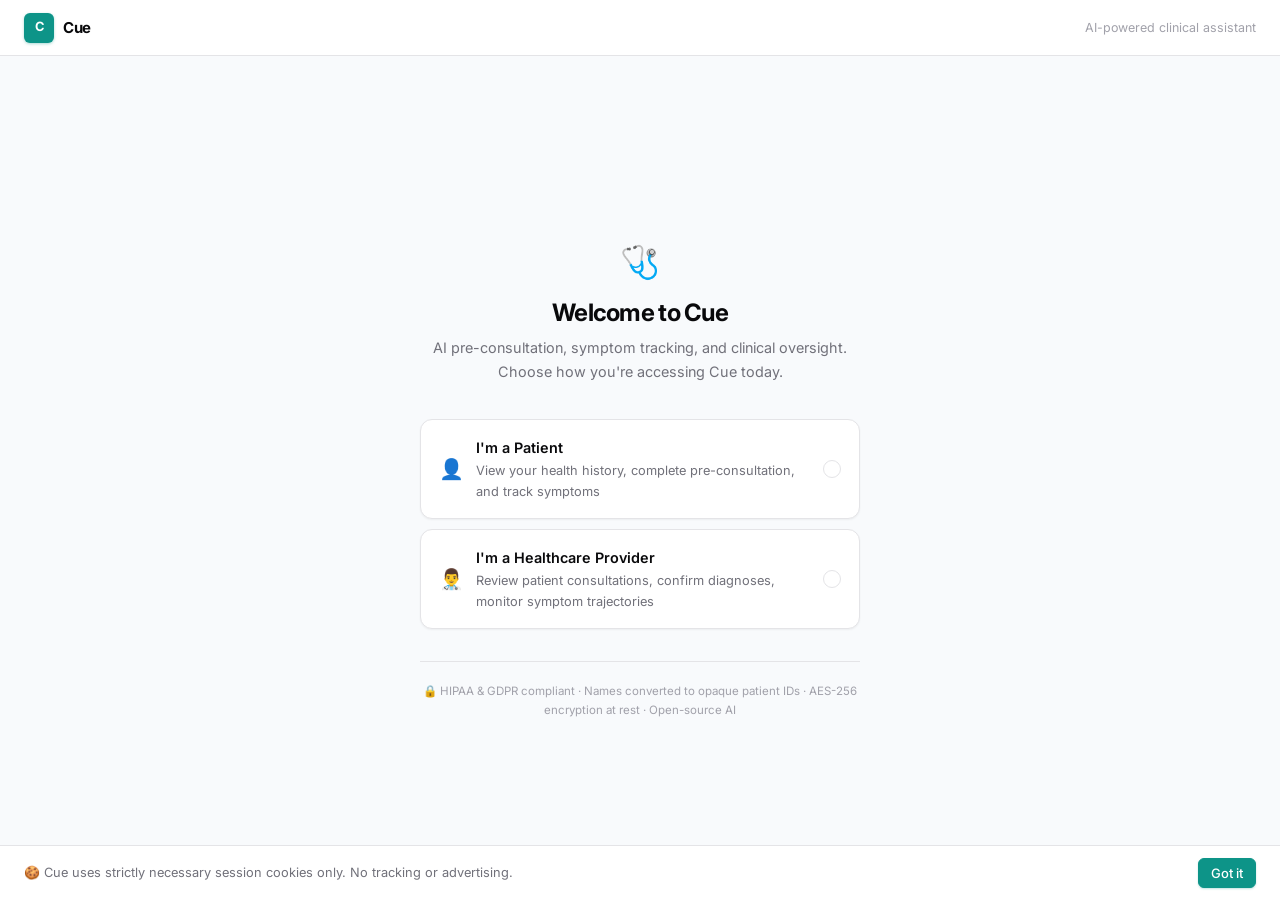
==== index.html @ 8d7bffba "fix: bump to v13 to bust browser cache for Feeling better button" ====
<!DOCTYPE html>
<html lang="en">
<head>
  <meta charset="UTF-8" />
  <meta name="viewport" content="width=device-width, initial-scale=1.0" />
  <title>Cue — AI Clinical Assistant</title>
  <link rel="stylesheet" href="styles.css" />
</head>
<body>

<nav class="nav">
  <div class="nav-inner">
    <a href="index.html" class="nav-logo">
      <div class="nav-logo-mark">C</div>
      Cue
    </a>
    <div class="nav-right">
      <span style="font-size:.78rem;color:var(--subtle)">AI-powered clinical assistant</span>
    </div>
  </div>
</nav>

<div class="home-shell">
  <div class="home-center">

    <div style="margin-bottom:36px">
      <div style="font-size:2rem;margin-bottom:12px">🩺</div>
      <h1 style="font-size:1.5rem;margin-bottom:8px">Welcome to Cue</h1>
      <p style="font-size:.9rem">AI pre-consultation, symptom tracking, and clinical oversight. Choose how you're accessing Cue today.</p>
    </div>

    <!-- Welcome back banner (shown when already logged in) -->
    <div id="welcomeBack" style="display:none;margin-bottom:24px;padding:20px;border-radius:var(--r);background:var(--surface-2);border:1px solid var(--border)">
      <div style="font-size:.78rem;color:var(--subtle);text-transform:uppercase;letter-spacing:.05em;margin-bottom:6px">Welcome back</div>
      <div style="font-size:1.1rem;font-weight:600;color:var(--text);margin-bottom:2px" id="wbName"></div>
      <div class="font-mono" style="font-size:.78rem;color:var(--muted);margin-bottom:16px" id="wbId"></div>
      <div class="flex gap-8">
        <button class="btn btn-primary flex-1" onclick="continueSession()">Continue →</button>
        <button class="btn btn-ghost" onclick="switchAccount()" style="font-size:.8rem;padding:0 14px">Switch account</button>
      </div>
    </div>

    <!-- Role cards -->
    <div id="roleCards">
    <div class="stack-10" style="text-align:left;margin-bottom:24px">

      <div class="role-card" id="cardPatient" onclick="selectRole('patient')">
        <div class="flex items-center gap-12">
          <div class="role-icon">👤</div>
          <div class="flex-1">
            <div style="font-size:.9rem;font-weight:600;color:var(--text)">I'm a Patient</div>
            <div style="font-size:.8rem;color:var(--muted);margin-top:2px">View your health history, complete pre-consultation, and track symptoms</div>
          </div>
          <div id="checkPatient" class="role-check"></div>
        </div>
      </div>

      <div class="role-card" id="cardDoctor" onclick="selectRole('doctor')">
        <div class="flex items-center gap-12">
          <div class="role-icon">👨‍⚕️</div>
          <div class="flex-1">
            <div style="font-size:.9rem;font-weight:600;color:var(--text)">I'm a Healthcare Provider</div>
            <div style="font-size:.8rem;color:var(--muted);margin-top:2px">Review patient consultations, confirm diagnoses, monitor symptom trajectories</div>
          </div>
          <div id="checkDoctor" class="role-check"></div>
        </div>
      </div>

    </div>

    <!-- Patient login: name -->
    <div id="patientLogin" style="display:none" class="stack-12">
      <div class="form-group">
        <label class="form-label">Your full name</label>
        <input class="form-input" id="nameInput" placeholder="e.g. Sarah Johnson"
          style="font-size:.95rem" autocomplete="name"
          oninput="onNameInput(this.value)" onkeydown="if(event.key==='Enter')handleLogin()" />
        <div class="form-hint">Your name links you to your patient record. It's never shared or stored beyond this session.</div>
      </div>
      <!-- Name-matched patient ID preview -->
      <div id="idPreview" style="display:none;padding:10px 14px;border-radius:var(--r);background:var(--surface-2);border:1px solid var(--border)">
        <div class="flex items-center justify-between">
          <div>
            <div class="text-xs" style="color:var(--subtle);text-transform:uppercase;letter-spacing:.05em;margin-bottom:3px">Linked patient ID</div>
            <div class="font-mono font-600" id="idPreviewVal" style="font-size:.9rem;color:var(--text)"></div>
          </div>
          <span id="idPreviewBadge" class="badge badge-teal">Found</span>
        </div>
      </div>
      <button class="btn btn-primary btn-full" onclick="handleLogin()">Continue →</button>
    </div>

    <!-- Doctor login: ID -->
    <div id="doctorLogin" style="display:none" class="stack-12">
      <div class="form-group">
        <label class="form-label">Provider ID</label>
        <input class="form-input font-mono" id="drIdInput" placeholder="e.g. DR-1042-MB"
          style="font-size:.9rem" onkeydown="if(event.key==='Enter')handleLogin()" />
        <div class="form-hint">Your ID is issued by your clinic. It contains no personal information.</div>
      </div>
      <button class="btn btn-primary btn-full" onclick="handleLogin()">Continue →</button>
    </div>

    <!-- Demo hint -->
    <div id="demoHint" style="display:none;margin-top:8px">
      <p style="font-size:.75rem;text-align:center;color:var(--subtle)">
        Try: <button onclick="fillDemo('Sarah Johnson')" class="demo-name-btn">Sarah Johnson</button>
        <button onclick="fillDemo('James Wilson')" class="demo-name-btn">James Wilson</button>
        <button onclick="fillDemo('Emily Chen')" class="demo-name-btn">Emily Chen</button>
      </p>
    </div>
    </div><!-- /roleCards -->

    <div style="margin-top:32px;padding-top:20px;border-top:1px solid var(--border)">
      <p style="font-size:.72rem;text-align:center;color:var(--subtle)">
        🔒 HIPAA &amp; GDPR compliant · Names converted to opaque patient IDs · AES-256 encryption at rest · Open-source AI
      </p>
    </div>

  </div>
</div>

<!-- Cookie banner -->
<div id="cookieBanner" style="position:fixed;bottom:0;left:0;right:0;z-index:200;background:var(--surface);border-top:1px solid var(--border);padding:12px 24px;display:flex;align-items:center;justify-content:space-between;gap:20px">
  <p style="font-size:.8rem;color:var(--muted)">🍪 Cue uses strictly necessary session cookies only. No tracking or advertising.</p>
  <button class="btn btn-primary btn-sm" onclick="document.getElementById('cookieBanner').remove();localStorage.setItem('cue_cookie','ok')">Got it</button>
</div>

<style>
.stack-10 > * + * { margin-top: 10px; }
.role-check {
  width: 18px; height: 18px; border-radius: 50%;
  border: 1.5px solid var(--border); background: var(--surface); flex-shrink: 0;
  display: flex; align-items: center; justify-content: center;
  transition: all .15s;
}
.demo-name-btn {
  background: none; border: 1px solid var(--border); cursor: pointer;
  font-size: .73rem; padding: 2px 8px; border-radius: 4px; color: var(--accent);
  font-family: var(--font); margin: 0 2px;
}
.demo-name-btn:hover { background: var(--accent-bg); }
</style>

<script src="app.js?v=13"></script>
<script>
  let selectedRole = null;

  if (localStorage.getItem('cue_cookie')) document.getElementById('cookieBanner')?.remove();

  // ── Auto-redirect if already logged in ──────────────────────
  (function checkExistingSession() {
    const id   = localStorage.getItem('cue_id');
    const role = localStorage.getItem('cue_role');
    const name = localStorage.getItem('cue_firstname');
    if (!id || !role) return;
    // Show welcome-back banner instead of redirecting immediately
    const banner = document.getElementById('welcomeBack');
    if (banner) {
      document.getElementById('wbName').textContent = name || id;
      document.getElementById('wbId').textContent   = id;
      banner.style.display = '';
    }
    document.getElementById('roleCards').style.display = 'none';
  })();

  function selectRole(role) {
    selectedRole = role;
    ['patient','doctor'].forEach(r => {
      const card  = document.getElementById('card'  + cap(r));
      const check = document.getElementById('check' + cap(r));
      card.classList.remove('selected');
      check.innerHTML = '';
      check.style.background = 'var(--surface)';
      check.style.borderColor = 'var(--border)';
    });
    document.getElementById('card'  + cap(role)).classList.add('selected');
    const check = document.getElementById('check' + cap(role));
    check.style.background  = 'var(--accent)';
    check.style.borderColor = 'var(--accent)';
    check.innerHTML = '<svg width="10" height="10" viewBox="0 0 12 12" fill="none"><path d="M2 6l3 3 5-5" stroke="white" stroke-width="1.8" stroke-linecap="round" stroke-linejoin="round"/></svg>';

    document.getElementById('patientLogin').style.display = role === 'patient' ? '' : 'none';
    document.getElementById('doctorLogin').style.display  = role === 'doctor'  ? '' : 'none';
    document.getElementById('demoHint').style.display     = role === 'patient' ? '' : 'none';
    document.getElementById('idPreview').style.display    = 'none';
  }

  function cap(s) { return s.charAt(0).toUpperCase() + s.slice(1); }

  function onNameInput(val) {
    const preview = document.getElementById('idPreview');
    if (val.trim().length < 2) { preview.style.display = 'none'; return; }
    const key   = val.trim().toLowerCase();
    const known = window.CUE && window.CUE.PATIENT_REGISTRY && window.CUE.PATIENT_REGISTRY[key];
    const id    = window.CUE ? window.CUE.lookupPatient(val) : 'PT-????';
    document.getElementById('idPreviewVal').textContent  = id;
    document.getElementById('idPreviewBadge').textContent = known ? '● Found' : '● New patient';
    document.getElementById('idPreviewBadge').className  = 'badge ' + (known ? 'badge-teal' : 'badge-amber');
    preview.style.display = '';
  }

  function fillDemo(name) {
    document.getElementById('nameInput').value = name;
    onNameInput(name);
  }

  function handleLogin() {
    if (!selectedRole) { alert('Please select a role.'); return; }
    if (selectedRole === 'patient') {
      const name = document.getElementById('nameInput').value.trim();
      if (!name) { alert('Please enter your name.'); return; }
      const firstName = name.split(' ')[0];
      const id = window.CUE ? window.CUE.lookupPatient(name) : 'PT-0000-XX';
      localStorage.setItem('cue_role',      'patient');
      localStorage.setItem('cue_id',        id);
      localStorage.setItem('cue_name',      name);
      localStorage.setItem('cue_firstname', firstName);
      window.location.href = 'patient.html';
    } else {
      const id = document.getElementById('drIdInput').value.trim();
      if (!id) { alert('Please enter your Provider ID.'); return; }
      localStorage.setItem('cue_role', 'doctor');
      localStorage.setItem('cue_id',   id);
      window.location.href = 'doctor.html';
    }
  }

  function continueSession() {
    const role = localStorage.getItem('cue_role');
    window.location.href = role === 'doctor' ? 'doctor.html' : 'patient.html';
  }

  function switchAccount() {
    ['cue_role','cue_id','cue_name','cue_firstname'].forEach(k => localStorage.removeItem(k));
    document.getElementById('welcomeBack').style.display = 'none';
    document.getElementById('roleCards').style.display = '';
  }
</script>
</body>
</html>
---- styles.css ----
/* ============================================================
   Cue — Design System v4
   shadcn/ui-inspired · Clean clinical aesthetic
   ============================================================ */

@import url('https://fonts.googleapis.com/css2?family=Inter:wght@400;450;500;600;700&display=swap');

/* ── Design tokens (shadcn-style HSL) ────────────────────── */
:root {
  /* Base */
  --background:       #ffffff;
  --foreground:       #09090b;

  /* Card / Surface */
  --card:             #ffffff;
  --card-foreground:  #09090b;

  /* Surfaces */
  --bg:           #f8fafc;
  --surface:      #ffffff;
  --surface-2:    #f4f4f5;
  --surface-3:    #e4e4e7;

  /* Borders */
  --border:       #e4e4e7;
  --border-2:     #d4d4d8;
  --input:        #e4e4e7;

  /* Text */
  --text:         #09090b;
  --text-2:       #3f3f46;
  --muted:        #71717a;
  --subtle:       #a1a1aa;

  /* Primary — teal */
  --accent:       #0d9488;
  --accent-h:     #0f766e;
  --accent-bg:    #f0fdfa;
  --accent-mid:   #99f6e4;

  /* Semantic colours */
  --green:        #16a34a;
  --green-bg:     #f0fdf4;
  --green-border: #bbf7d0;

  --red:          #dc2626;
  --red-bg:       #fef2f2;
  --red-border:   #fecaca;

  --amber:        #d97706;
  --amber-bg:     #fffbeb;
  --amber-border: #fde68a;

  --blue:         #2563eb;
  --blue-bg:      #eff6ff;
  --blue-border:  #bfdbfe;

  /* Layout */
  --nav-h:        56px;
  --sidebar-w:    240px;

  /* Radius */
  --r:            8px;
  --r-sm:         6px;
  --r-md:         8px;
  --r-lg:         12px;
  --r-xl:         16px;
  --r-full:       9999px;

  /* Shadows (shadcn style) */
  --shadow-sm:    0 1px 2px 0 rgb(0 0 0 / 0.05);
  --shadow:       0 1px 3px 0 rgb(0 0 0 / 0.07), 0 1px 2px -1px rgb(0 0 0 / 0.07);
  --shadow-md:    0 4px 6px -1px rgb(0 0 0 / 0.08), 0 2px 4px -2px rgb(0 0 0 / 0.06);
  --shadow-lg:    0 10px 15px -3px rgb(0 0 0 / 0.08), 0 4px 6px -4px rgb(0 0 0 / 0.05);
  --shadow-xl:    0 20px 25px -5px rgb(0 0 0 / 0.08), 0 8px 10px -6px rgb(0 0 0 / 0.04);

  /* Ring (focus) */
  --ring:         rgba(13,148,136,0.35);

  --font: 'Inter', system-ui, -apple-system, sans-serif;
  --mono: 'JetBrains Mono', 'SF Mono', ui-monospace, monospace;
}

/* ── Reset ───────────────────────────────────────────────── */
*, *::before, *::after { box-sizing: border-box; margin: 0; padding: 0; }
html { font-size: 16px; scroll-behavior: smooth; -webkit-text-size-adjust: 100%; }
body {
  font-family: var(--font);
  background: var(--bg);
  color: var(--text);
  min-height: 100vh;
  line-height: 1.6;
  -webkit-font-smoothing: antialiased;
  -moz-osx-font-smoothing: grayscale;
}
a { color: var(--accent); text-decoration: none; }
a:hover { text-decoration: underline; }
p { color: var(--muted); line-height: 1.65; }
button { font-family: var(--font); }

/* ── Typography ──────────────────────────────────────────── */
h1 { font-size: 1.875rem; font-weight: 700; letter-spacing: -.03em; line-height: 1.2; color: var(--text); }
h2 { font-size: 1.25rem;  font-weight: 600; letter-spacing: -.02em; line-height: 1.3; color: var(--text); }
h3 { font-size: 1rem;     font-weight: 600; letter-spacing: -.01em; color: var(--text); }
h4 { font-size: .875rem;  font-weight: 600; color: var(--text); }

.text-xs    { font-size: .75rem; }
.text-sm    { font-size: .875rem; }
.text-base  { font-size: 1rem; }
.text-lg    { font-size: 1.125rem; }
.text-muted  { color: var(--muted); }
.text-subtle { color: var(--subtle); }
.font-mono   { font-family: var(--mono); }
.font-500    { font-weight: 500; }
.font-600    { font-weight: 600; }
.font-700    { font-weight: 700; }

/* ── Layout helpers ──────────────────────────────────────── */
.container   { max-width: 1280px; margin: 0 auto; padding: 0 24px; }
.hidden      { display: none !important; }

.flex            { display: flex; }
.flex-col        { display: flex; flex-direction: column; }
.items-center    { align-items: center; }
.items-start     { align-items: flex-start; }
.justify-between { justify-content: space-between; }
.justify-center  { justify-content: center; }
.flex-1          { flex: 1; }
.flex-wrap       { flex-wrap: wrap; }

.gap-4  { gap: 4px; }
.gap-6  { gap: 6px; }
.gap-8  { gap: 8px; }
.gap-10 { gap: 10px; }
.gap-12 { gap: 12px; }
.gap-16 { gap: 16px; }
.gap-20 { gap: 20px; }
.gap-24 { gap: 24px; }

.stack-4  > * + * { margin-top:  4px; }
.stack-8  > * + * { margin-top:  8px; }
.stack-10 > * + * { margin-top: 10px; }
.stack-12 > * + * { margin-top: 12px; }
.stack-16 > * + * { margin-top: 16px; }
.stack-20 > * + * { margin-top: 20px; }
.stack-24 > * + * { margin-top: 24px; }

.mt-4  { margin-top:  4px; }
.mt-6  { margin-top:  6px; }
.mt-8  { margin-top:  8px; }
.mt-12 { margin-top: 12px; }
.mt-16 { margin-top: 16px; }
.mt-20 { margin-top: 20px; }
.mt-24 { margin-top: 24px; }
.mb-4  { margin-bottom:  4px; }
.mb-6  { margin-bottom:  6px; }
.mb-8  { margin-bottom:  8px; }
.mb-12 { margin-bottom: 12px; }
.mb-16 { margin-bottom: 16px; }
.mb-20 { margin-bottom: 20px; }
.mb-24 { margin-bottom: 24px; }

.min-w-0  { min-width: 0; }
.w-full   { width: 100%; }
.truncate { overflow: hidden; text-overflow: ellipsis; white-space: nowrap; }
.divider  { border: none; border-top: 1px solid var(--border); }

/* ── Navigation ──────────────────────────────────────────── */
.nav {
  background: var(--surface);
  border-bottom: 1px solid var(--border);
  position: sticky; top: 0; z-index: 100;
  height: var(--nav-h);
}
.nav-inner {
  display: flex; align-items: center; justify-content: space-between;
  height: 100%; max-width: 1440px; margin: 0 auto; padding: 0 24px;
  gap: 16px;
}
.nav-logo {
  display: flex; align-items: center; gap: 9px;
  font-size: .9375rem; font-weight: 700; color: var(--text);
  text-decoration: none; letter-spacing: -.025em; flex-shrink: 0;
}
.nav-logo:hover { text-decoration: none; color: var(--text); }
.nav-logo-mark {
  width: 30px; height: 30px; border-radius: var(--r-sm);
  background: var(--accent); color: white;
  display: flex; align-items: center; justify-content: center;
  font-size: .8rem; font-weight: 700; letter-spacing: -.01em;
  box-shadow: 0 1px 3px rgba(13,148,136,.35);
}

/* Role switcher */
.role-switch {
  display: flex; align-items: center;
  background: var(--surface-2);
  border: 1px solid var(--border);
  border-radius: var(--r-full);
  padding: 3px; gap: 2px;
}
.role-btn {
  padding: 5px 18px; border-radius: var(--r-full);
  font-size: .8125rem; font-weight: 500; color: var(--muted);
  cursor: pointer; border: none; background: transparent;
  transition: all .15s; white-space: nowrap; line-height: 1.4;
}
.role-btn.active {
  background: var(--surface); color: var(--text);
  box-shadow: var(--shadow-sm); font-weight: 600;
}
.role-btn:hover:not(.active) { color: var(--text-2); background: var(--surface-3); border-radius: var(--r-full); }

/* Nav right */
.nav-right { display: flex; align-items: center; gap: 10px; flex-shrink: 0; }
.nav-user-name { font-size: .8125rem; font-weight: 500; color: var(--text-2); }
.nav-id {
  display: inline-flex; align-items: center;
  padding: 3px 10px; border-radius: var(--r-full);
  background: var(--surface-2); border: 1px solid var(--border);
  font-size: .725rem; font-family: var(--mono); color: var(--muted);
  letter-spacing: .03em; white-space: nowrap;
}
.nav-id-dot {
  display: inline-block; width: 5px; height: 5px; border-radius: 50%;
  background: var(--green); margin-right: 5px; vertical-align: middle;
}

/* ── App shell ────────────────────────────────────────────── */
.app-shell {
  display: grid;
  grid-template-columns: var(--sidebar-w) 1fr;
  min-height: calc(100vh - var(--nav-h));
}

/* ── Sidebar ──────────────────────────────────────────────── */
.sidebar {
  border-right: 1px solid var(--border);
  background: var(--surface);
  position: sticky;
  top: var(--nav-h);
  height: calc(100vh - var(--nav-h));
  overflow-y: auto;
  padding: 14px 10px;
  display: flex; flex-direction: column; gap: 2px;
}
.sidebar-section {
  font-size: .6875rem; font-weight: 600; letter-spacing: .07em;
  text-transform: uppercase; color: var(--subtle);
  padding: 14px 10px 5px;
}
.sidebar-item {
  display: flex; align-items: center; gap: 9px;
  padding: 8px 10px; border-radius: var(--r);
  font-size: .875rem; color: var(--muted);
  cursor: pointer; transition: all .12s;
  border: none; background: none; width: 100%; text-align: left;
  font-family: var(--font);
}
.sidebar-item:hover { background: var(--surface-2); color: var(--text-2); }
.sidebar-item.active {
  background: var(--accent-bg);
  color: var(--accent);
  font-weight: 600;
  box-shadow: inset 2px 0 0 var(--accent);
}
.sidebar-item .icon { font-size: .9rem; flex-shrink: 0; opacity: .75; }
.sidebar-item.active .icon { opacity: 1; }
.sidebar-item .badge-dot {
  margin-left: auto; width: 5px; height: 5px; border-radius: 50%;
  background: var(--red); flex-shrink: 0;
}

/* Patient row in doctor sidebar */
.pt-row {
  padding: 9px 10px; border-radius: var(--r);
  cursor: pointer; transition: background .12s;
  border-bottom: 1px solid var(--border);
}
.pt-row:last-child { border-bottom: none; }
.pt-row:hover { background: var(--surface-2); }
.pt-row.active { background: var(--accent-bg); }
.pt-row-id   { font-size: .72rem; font-family: var(--mono); color: var(--subtle); }
.pt-row-cond { font-size: .8125rem; font-weight: 500; color: var(--text); margin-top: 2px; }
.pt-row-sev  { font-size: .72rem; margin-top: 4px; }

/* Sidebar search */
.sidebar-search {
  display: flex; align-items: center; gap: 8px;
  background: var(--surface-2); border: 1px solid var(--border);
  border-radius: var(--r); padding: 7px 10px; margin-bottom: 6px;
  transition: border-color .12s;
}
.sidebar-search:focus-within { border-color: var(--accent); }
.sidebar-search input {
  flex: 1; border: none; outline: none; background: none;
  font-size: .8125rem; color: var(--text); font-family: var(--font);
}
.sidebar-search input::placeholder { color: var(--subtle); }

/* ── Main content ─────────────────────────────────────────── */
.main { min-height: calc(100vh - var(--nav-h)); overflow-y: auto; }
.main-inner {
  max-width: 820px; margin: 0 auto;
  padding: 28px 24px 80px;
}
.main-inner.wide { max-width: 1080px; }

/* ── Cards ────────────────────────────────────────────────── */
.card {
  background: var(--surface);
  border: 1px solid var(--border);
  border-radius: var(--r-lg);
  padding: 20px;
  box-shadow: var(--shadow-sm);
}
.card-sm { padding: 14px 16px; }
.card-lg { padding: 24px 28px; }

.card-header {
  display: flex; align-items: center; justify-content: space-between;
  margin-bottom: 16px;
}
.card-title { font-size: .875rem; font-weight: 600; color: var(--text); }
.card-sub   { font-size: .75rem; color: var(--muted); margin-top: 2px; }

/* ── Buttons ──────────────────────────────────────────────── */
.btn {
  display: inline-flex; align-items: center; justify-content: center; gap: 6px;
  padding: 0 16px; height: 36px; border-radius: var(--r);
  font-size: .875rem; font-weight: 500; cursor: pointer;
  border: 1px solid transparent; transition: all .15s;
  line-height: 1; font-family: var(--font); white-space: nowrap;
  text-decoration: none;
}
.btn:disabled { opacity: .45; cursor: not-allowed; pointer-events: none; }
.btn:focus-visible { outline: 2px solid var(--accent); outline-offset: 2px; }

.btn-primary {
  background: var(--accent); color: white; border-color: var(--accent);
  box-shadow: 0 1px 2px rgba(13,148,136,.25);
}
.btn-primary:hover:not(:disabled) { background: var(--accent-h); border-color: var(--accent-h); box-shadow: 0 2px 6px rgba(13,148,136,.3); }

.btn-outline { background: transparent; color: var(--accent); border-color: var(--accent); }
.btn-outline:hover:not(:disabled) { background: var(--accent-bg); }

.btn-ghost { background: transparent; color: var(--text-2); border-color: var(--border); }
.btn-ghost:hover:not(:disabled) { background: var(--surface-2); color: var(--text); }

.btn-secondary { background: var(--surface-2); color: var(--text-2); border-color: var(--border); }
.btn-secondary:hover:not(:disabled) { background: var(--surface-3); }

.btn-danger { background: var(--red); color: white; border-color: var(--red); }
.btn-danger:hover:not(:disabled) { background: #b91c1c; }

.btn-success { background: var(--green); color: white; border-color: var(--green); }

.btn-sm  { height: 30px; padding: 0 12px; font-size: .8125rem; border-radius: var(--r-sm); }
.btn-lg  { height: 42px; padding: 0 24px; font-size: .9375rem; }
.btn-full { width: 100%; }
.btn-icon { width: 36px; height: 36px; padding: 0; }
.btn-icon.btn-sm { width: 30px; height: 30px; }

/* ── Badges ───────────────────────────────────────────────── */
.badge {
  display: inline-flex; align-items: center; gap: 3px;
  padding: 2px 9px; border-radius: var(--r-full);
  font-size: .6875rem; font-weight: 600; white-space: nowrap; line-height: 1.5;
  border: 1px solid transparent;
}
.badge-green  { background: var(--green-bg);  color: var(--green);  border-color: var(--green-border); }
.badge-red    { background: var(--red-bg);    color: var(--red);    border-color: var(--red-border); }
.badge-amber  { background: var(--amber-bg);  color: var(--amber);  border-color: var(--amber-border); }
.badge-blue   { background: var(--blue-bg);   color: var(--blue);   border-color: var(--blue-border); }
.badge-teal   { background: var(--accent-bg); color: var(--accent); border-color: var(--accent-mid); }
.badge-gray   { background: var(--surface-2); color: var(--muted);  border-color: var(--border); }
.badge-count  {
  display: inline-flex; align-items: center; justify-content: center;
  min-width: 18px; height: 18px; border-radius: var(--r-full);
  padding: 0 4px;
  font-size: .65rem; font-weight: 700;
  background: var(--red); color: white; margin-left: auto; flex-shrink: 0;
}

/* ── Form elements ────────────────────────────────────────── */
.form-group  { display: flex; flex-direction: column; gap: 5px; }
.form-label  { font-size: .8125rem; font-weight: 500; color: var(--text-2); }
.form-hint   { font-size: .75rem; color: var(--subtle); line-height: 1.45; }

.form-input, .form-select, .form-textarea {
  width: 100%; padding: 0 12px; height: 36px;
  border-radius: var(--r); border: 1px solid var(--input);
  background: var(--surface); font-size: .875rem;
  color: var(--text); font-family: var(--font);
  transition: border-color .15s, box-shadow .15s; outline: none;
}
.form-textarea { height: auto; min-height: 80px; padding: 9px 12px; line-height: 1.55; resize: vertical; }
.form-input::placeholder, .form-textarea::placeholder { color: var(--subtle); }
.form-input:focus, .form-select:focus, .form-textarea:focus {
  border-color: var(--accent);
  box-shadow: 0 0 0 3px var(--ring);
}
.form-input.error { border-color: var(--red); }
.form-input.error:focus { box-shadow: 0 0 0 3px rgba(220,38,38,.15); }

/* Slider */
.slider-row { display: flex; align-items: center; gap: 12px; }
.slider {
  -webkit-appearance: none; flex: 1; height: 5px;
  border-radius: var(--r-full); background: var(--border); outline: none; cursor: pointer;
}
.slider::-webkit-slider-thumb {
  -webkit-appearance: none; width: 18px; height: 18px;
  border-radius: 50%; background: var(--accent); cursor: pointer;
  box-shadow: 0 0 0 3px rgba(13,148,136,.15), var(--shadow-sm);
  transition: box-shadow .15s;
}
.slider::-webkit-slider-thumb:hover { box-shadow: 0 0 0 5px rgba(13,148,136,.2), var(--shadow-sm); }
.slider-val { min-width: 32px; text-align: center; font-size: .875rem; font-weight: 600; color: var(--accent); }

/* ── Alerts ───────────────────────────────────────────────── */
.alert {
  display: flex; align-items: flex-start; gap: 10px;
  padding: 12px 14px; border-radius: var(--r); border: 1px solid;
  font-size: .85rem; line-height: 1.55;
}
.alert-info    { background: var(--blue-bg);  border-color: var(--blue-border);  color: var(--blue); }
.alert-success { background: var(--green-bg); border-color: var(--green-border); color: var(--green); }
.alert-warning { background: var(--amber-bg); border-color: var(--amber-border); color: var(--amber); }
.alert-danger  { background: var(--red-bg);   border-color: var(--red-border);   color: var(--red); }
.alert p { color: inherit; line-height: 1.5; }
.alert strong { font-weight: 600; }

/* ── Step pills (patient sidebar) ────────────────────────── */
.step-pill {
  display: flex; align-items: center; gap: 10px;
  padding: 8px 10px; border-radius: var(--r);
  font-size: .875rem; color: var(--muted);
  cursor: pointer; transition: all .12s;
  border: none; background: none; width: 100%; text-align: left;
  font-family: var(--font);
}
.step-pill:hover:not(.locked) { background: var(--surface-2); color: var(--text-2); }
.step-pill.active {
  background: var(--accent-bg); color: var(--accent); font-weight: 600;
  box-shadow: inset 2px 0 0 var(--accent);
}
.step-pill.done   { color: var(--green); }
.step-pill.locked { opacity: .35; cursor: not-allowed; pointer-events: none; }

.step-num {
  width: 22px; height: 22px; border-radius: 50%;
  display: flex; align-items: center; justify-content: center;
  font-size: .7rem; font-weight: 700; flex-shrink: 0;
  background: var(--surface-2); color: var(--muted);
  border: 1.5px solid var(--border);
  transition: all .12s;
}
.step-pill.active .step-num { background: var(--accent); color: white; border-color: var(--accent); }
.step-pill.done   .step-num { background: var(--green-bg); color: var(--green); border-color: var(--green-border); }

/* ── Chat UI ──────────────────────────────────────────────── */
.chat-area {
  display: flex; flex-direction: column; gap: 12px;
  max-height: 460px; overflow-y: auto;
  padding: 6px 2px 10px; scroll-behavior: smooth;
}
.chat-row      { display: flex; align-items: flex-end; gap: 8px; }
.chat-row.user { flex-direction: row-reverse; }

.avatar {
  width: 28px; height: 28px; border-radius: 50%; flex-shrink: 0;
  display: flex; align-items: center; justify-content: center;
  font-size: .75rem; border: 1px solid var(--border);
  background: var(--surface);
}
.avatar.ai   { background: var(--accent-bg); border-color: var(--accent-mid); }
.avatar.user { background: var(--surface-2); }

.bubble {
  max-width: 74%; padding: 10px 14px;
  font-size: .875rem; line-height: 1.6; border-radius: 14px;
}
.bubble.ai {
  background: var(--surface);
  border: 1px solid var(--border);
  border-bottom-left-radius: 4px;
  color: var(--text);
  box-shadow: var(--shadow-sm);
}
.bubble.user {
  background: var(--accent);
  color: white;
  border-bottom-right-radius: 4px;
  box-shadow: 0 2px 6px rgba(13,148,136,.25);
}
.bubble.typing { padding: 12px 14px; }
.typing-dots   { display: flex; gap: 4px; align-items: center; height: 16px; }
.typing-dot {
  width: 6px; height: 6px; border-radius: 50%;
  background: var(--subtle); animation: t-bounce .8s ease-in-out infinite;
}
.typing-dot:nth-child(2) { animation-delay: .16s; }
.typing-dot:nth-child(3) { animation-delay: .32s; }
@keyframes t-bounce {
  0%,60%,100% { transform: translateY(0); opacity: .6; }
  30%         { transform: translateY(-5px); opacity: 1; }
}
.bubble-time { font-size: .65rem; color: var(--subtle); margin-top: 3px; text-align: right; }

/* Chat input bar */
.chat-input-bar {
  display: flex; align-items: center; gap: 8px;
  padding: 8px 12px;
  background: var(--surface); border: 1px solid var(--border);
  border-radius: var(--r-full); transition: border-color .15s, box-shadow .15s;
  margin-top: 12px; box-shadow: var(--shadow-sm);
}
.chat-input-bar:focus-within {
  border-color: var(--accent);
  box-shadow: 0 0 0 3px var(--ring), var(--shadow-sm);
}
.chat-input-bar input {
  flex: 1; border: none; outline: none; background: none;
  font-size: .875rem; color: var(--text); font-family: var(--font);
}
.chat-input-bar input::placeholder { color: var(--subtle); }

/* ── Record button ────────────────────────────────────────── */
.record-btn {
  width: 34px; height: 34px; border-radius: 50%; flex-shrink: 0;
  background: var(--accent-bg); color: var(--accent);
  border: 1px solid var(--accent-mid); cursor: pointer;
  display: flex; align-items: center; justify-content: center;
  font-size: .875rem; transition: all .14s;
}
.record-btn:hover { background: var(--accent); color: white; box-shadow: 0 2px 6px rgba(13,148,136,.3); }
.record-btn.recording {
  background: var(--red); color: white; border-color: var(--red);
  animation: rec-pulse .9s ease-out infinite;
}
@keyframes rec-pulse {
  0%   { box-shadow: 0 0 0 0 rgba(220,38,38,.4); }
  70%  { box-shadow: 0 0 0 8px rgba(220,38,38,0); }
  100% { box-shadow: 0 0 0 0 rgba(220,38,38,0); }
}

/* Waveform */
.waveform { display: flex; align-items: center; gap: 2.5px; height: 24px; }
.wave-bar  { width: 2.5px; border-radius: 2px; background: var(--accent); animation: wave .75s ease-in-out infinite; }
.wave-bar:nth-child(1){animation-delay:0s;   height:8px; }
.wave-bar:nth-child(2){animation-delay:.1s;  height:16px;}
.wave-bar:nth-child(3){animation-delay:.2s;  height:22px;}
.wave-bar:nth-child(4){animation-delay:.3s;  height:13px;}
.wave-bar:nth-child(5){animation-delay:.4s;  height:20px;}
@keyframes wave { 0%,100%{transform:scaleY(1)} 50%{transform:scaleY(1.7)} }
.waveform.idle .wave-bar { animation: none; height: 3px; opacity: .2; }

/* ── Progress bar ─────────────────────────────────────────── */
.progress-track { height: 4px; background: var(--surface-2); border-radius: var(--r-full); overflow: hidden; }
.progress-fill  { height: 100%; border-radius: var(--r-full); background: var(--accent); transition: width .4s ease; }

/* ── Diagnosis cards ──────────────────────────────────────── */
.dx-card {
  border: 1px solid var(--border); border-radius: var(--r-lg);
  padding: 14px 16px; background: var(--surface);
  box-shadow: var(--shadow-sm); transition: box-shadow .15s;
}
.dx-card:hover { box-shadow: var(--shadow); }
.dx-card.primary {
  border-color: var(--accent-mid); background: var(--accent-bg);
  box-shadow: 0 0 0 1px var(--accent-mid), var(--shadow-sm);
}
.conf-bar  { flex: 1; height: 5px; border-radius: var(--r-full); background: var(--surface-3); overflow: hidden; }
.conf-fill { height: 100%; border-radius: var(--r-full); background: var(--accent); transition: width .6s ease; }

/* ── Timeline ─────────────────────────────────────────────── */
.timeline          { position: relative; padding-left: 28px; }
.timeline::before  { content: ''; position: absolute; left: 8px; top: 6px; bottom: 6px; width: 1.5px; background: var(--border); border-radius: 1px; }
.tl-item           { position: relative; margin-bottom: 16px; }
.tl-dot            { position: absolute; left: -22px; top: 6px; width: 10px; height: 10px; border-radius: 50%; background: var(--accent); border: 2px solid var(--surface); box-shadow: 0 0 0 1.5px var(--accent); }
.tl-item.outlier .tl-dot { background: var(--red); box-shadow: 0 0 0 1.5px var(--red); }
.tl-date           { font-size: .7rem; color: var(--subtle); margin-bottom: 4px; font-weight: 500; }
.tl-card           { background: var(--surface); border: 1px solid var(--border); border-radius: var(--r); padding: 12px 14px; box-shadow: var(--shadow-sm); }
.tl-item.outlier .tl-card { border-color: var(--red-border); background: var(--red-bg); }

/* ── Table ────────────────────────────────────────────────── */
.table-wrap { overflow-x: auto; }
table  { width: 100%; border-collapse: collapse; font-size: .8125rem; }
thead  { background: var(--surface-2); }
th     { text-align: left; padding: 10px 14px; font-size: .7rem; font-weight: 600; color: var(--muted); letter-spacing: .04em; text-transform: uppercase; border-bottom: 1px solid var(--border); white-space: nowrap; }
td     { padding: 11px 14px; border-bottom: 1px solid var(--border); color: var(--text-2); vertical-align: middle; }
tr:last-child td { border-bottom: none; }
tr:hover td { background: var(--surface-2); }
tr.row-alert td  { background: var(--red-bg); }

/* ── Modal / Dialog ───────────────────────────────────────── */
.modal-overlay {
  display: none; position: fixed; inset: 0; z-index: 300;
  background: rgba(0,0,0,.45); backdrop-filter: blur(4px);
  align-items: center; justify-content: center; padding: 20px;
  animation: fade-in .15s ease;
}
.modal-overlay.open { display: flex; }
@keyframes fade-in { from { opacity: 0; } to { opacity: 1; } }

.modal {
  background: var(--surface); border: 1px solid var(--border);
  border-radius: var(--r-xl); padding: 24px;
  width: 100%; max-width: 540px;
  box-shadow: var(--shadow-xl);
  max-height: 90vh; overflow-y: auto;
  animation: slide-up .2s ease;
}
@keyframes slide-up { from { transform: translateY(8px); opacity: .5; } to { transform: translateY(0); opacity: 1; } }

.modal-header {
  display: flex; align-items: center; justify-content: space-between;
  margin-bottom: 20px; padding-bottom: 14px;
  border-bottom: 1px solid var(--border);
}
.modal-close {
  width: 28px; height: 28px; border-radius: var(--r-sm);
  border: 1px solid var(--border); background: var(--surface);
  color: var(--muted); cursor: pointer;
  display: flex; align-items: center; justify-content: center;
  font-size: .8rem; transition: all .12s;
}
.modal-close:hover { background: var(--surface-2); color: var(--text); }

/* ── Calendar ─────────────────────────────────────────────── */
.cal-grid {
  display: grid; grid-template-columns: repeat(7, 1fr);
  gap: 1px; background: var(--border); border-radius: var(--r-lg);
  overflow: hidden; border: 1px solid var(--border);
}
.cal-header { background: var(--surface-2); text-align: center; padding: 8px 4px; font-size: .7rem; font-weight: 600; color: var(--muted); text-transform: uppercase; letter-spacing: .06em; }
.cal-cell {
  background: var(--surface); padding: 7px 8px; min-height: 76px;
  font-size: .75rem; cursor: pointer; transition: background .1s;
}
.cal-cell:hover { background: var(--accent-bg); }
.cal-cell.today { background: var(--accent-bg); }
.cal-cell.other-month { background: var(--surface-2); }
.cal-day-num { font-weight: 600; color: var(--text-2); margin-bottom: 3px; }
.cal-cell.today .cal-day-num { color: var(--accent); }
.cal-event {
  display: block; font-size: .625rem; padding: 2px 5px; border-radius: 4px;
  background: var(--accent-bg); color: var(--accent); border: 1px solid var(--accent-mid);
  margin-top: 2px; overflow: hidden; text-overflow: ellipsis; white-space: nowrap;
}
.cal-event.alert   { background: var(--red-bg);   color: var(--red);   border-color: var(--red-border); }
.cal-event.pending { background: var(--amber-bg); color: var(--amber); border-color: var(--amber-border); }

/* ── Sparkline ────────────────────────────────────────────── */
.sparkline { display: flex; align-items: flex-end; gap: 2px; height: 22px; }
.spark-bar {
  width: 4px; border-radius: 2px; flex-shrink: 0;
  background: var(--accent); opacity: .65;
}
.spark-bar.high { background: var(--red); opacity: .9; }

/* ── Login / home page ────────────────────────────────────── */
.home-shell {
  min-height: calc(100vh - var(--nav-h));
  display: flex; align-items: center; justify-content: center;
  padding: 48px 20px;
  background: var(--bg);
}
.home-center {
  max-width: 440px; width: 100%; text-align: center;
}
.role-card {
  background: var(--surface);
  border: 1.5px solid var(--border);
  border-radius: var(--r-lg);
  padding: 16px 18px;
  cursor: pointer; transition: all .15s; text-align: left;
  box-shadow: var(--shadow-sm);
}
.role-card:hover {
  border-color: var(--accent);
  box-shadow: 0 0 0 3px rgba(13,148,136,.08), var(--shadow);
}
.role-card.selected {
  border-color: var(--accent);
  background: var(--accent-bg);
  box-shadow: 0 0 0 3px rgba(13,148,136,.1), var(--shadow-sm);
}
.role-icon { font-size: 1.25rem; }

/* ── Info rows (summary/treatment) ───────────────────────── */
.info-row { display: flex; align-items: flex-start; gap: 12px; padding: 10px 0; border-bottom: 1px solid var(--border); }
.info-row:last-child { border-bottom: none; }
.info-label { font-size: .7rem; font-weight: 600; color: var(--subtle); min-width: 110px; flex-shrink: 0; padding-top: 2px; text-transform: uppercase; letter-spacing: .05em; }
.info-val   { font-size: .875rem; color: var(--text-2); line-height: 1.55; }

/* ── Stat cards (doctor dashboard) ───────────────────────── */
.stat-row  { display: grid; grid-template-columns: repeat(4,1fr); gap: 12px; }
.stat-card {
  background: var(--surface); border: 1px solid var(--border);
  border-radius: var(--r-lg); padding: 16px 20px;
  box-shadow: var(--shadow-sm); transition: box-shadow .15s;
}
.stat-card:hover { box-shadow: var(--shadow); }
.stat-val  { font-size: 1.625rem; font-weight: 700; color: var(--text); letter-spacing: -.03em; line-height: 1; }
.stat-label{ font-size: .75rem; color: var(--muted); margin-top: 5px; font-weight: 500; }
.stat-sub  { font-size: .725rem; margin-top: 6px; font-weight: 500; }
.stat-sub.up      { color: var(--green); }
.stat-sub.down    { color: var(--red); }
.stat-sub.neutral { color: var(--subtle); }

/* ── Toast ────────────────────────────────────────────────── */
.toast {
  position: fixed; bottom: 24px; left: 50%; transform: translateX(-50%);
  background: var(--text); color: white; padding: 10px 20px;
  border-radius: var(--r-full); font-size: .8125rem; font-weight: 500;
  z-index: 400; opacity: 0; transition: opacity .2s, transform .2s;
  pointer-events: none; white-space: nowrap; box-shadow: var(--shadow-lg);
}
.toast.show { opacity: 1; }

/* ── Edit button (health history) ────────────────────────── */
.edit-btn {
  display: inline-flex; align-items: center; gap: 4px;
  padding: 4px 10px; border-radius: var(--r-sm);
  font-size: .75rem; font-weight: 500; color: var(--muted);
  cursor: pointer; border: 1px solid var(--border);
  background: var(--surface); font-family: var(--font);
  transition: all .12s;
}
.edit-btn:hover { background: var(--surface-2); color: var(--text-2); border-color: var(--border-2); }

/* ── Edit item rows in modals ─────────────────────────────── */
.edit-item-row {
  display: flex; align-items: center; gap: 8px;
  padding: 6px 10px; border-radius: var(--r);
  background: var(--surface-2); border: 1px solid var(--border);
}
.edit-remove-btn {
  width: 22px; height: 22px; border-radius: var(--r-sm);
  border: none; background: transparent; cursor: pointer;
  color: var(--muted); display: flex; align-items: center;
  justify-content: center; font-size: .75rem; flex-shrink: 0;
  margin-left: auto; transition: all .12s;
}
.edit-remove-btn:hover { background: var(--red-bg); color: var(--red); }

/* ── Travel badges ────────────────────────────────────────── */
.travel-badge {
  padding: 10px 14px; border-radius: var(--r);
  border: 1px solid var(--border); background: var(--surface-2);
  display: flex; align-items: center; justify-content: space-between;
}

/* ── Vaccination rows ─────────────────────────────────────── */
.vacc-row {
  display: flex; align-items: center; justify-content: space-between;
  padding: 8px 0; border-bottom: 1px solid var(--border); gap: 12px;
}
.vacc-row:last-child { border-bottom: none; padding-bottom: 0; }

/* ── Responsive ───────────────────────────────────────────── */
@media (max-width: 768px) {
  .app-shell { grid-template-columns: 1fr; }
  .sidebar   { display: none; }
  .stat-row  { grid-template-columns: repeat(2,1fr); }
  .home-center { max-width: 100%; }
  .nav-inner { padding: 0 16px; }
  .main-inner { padding: 20px 16px 60px; }
}

@media (max-width: 480px) {
  .stat-row { grid-template-columns: 1fr 1fr; }
  h1 { font-size: 1.5rem; }
}
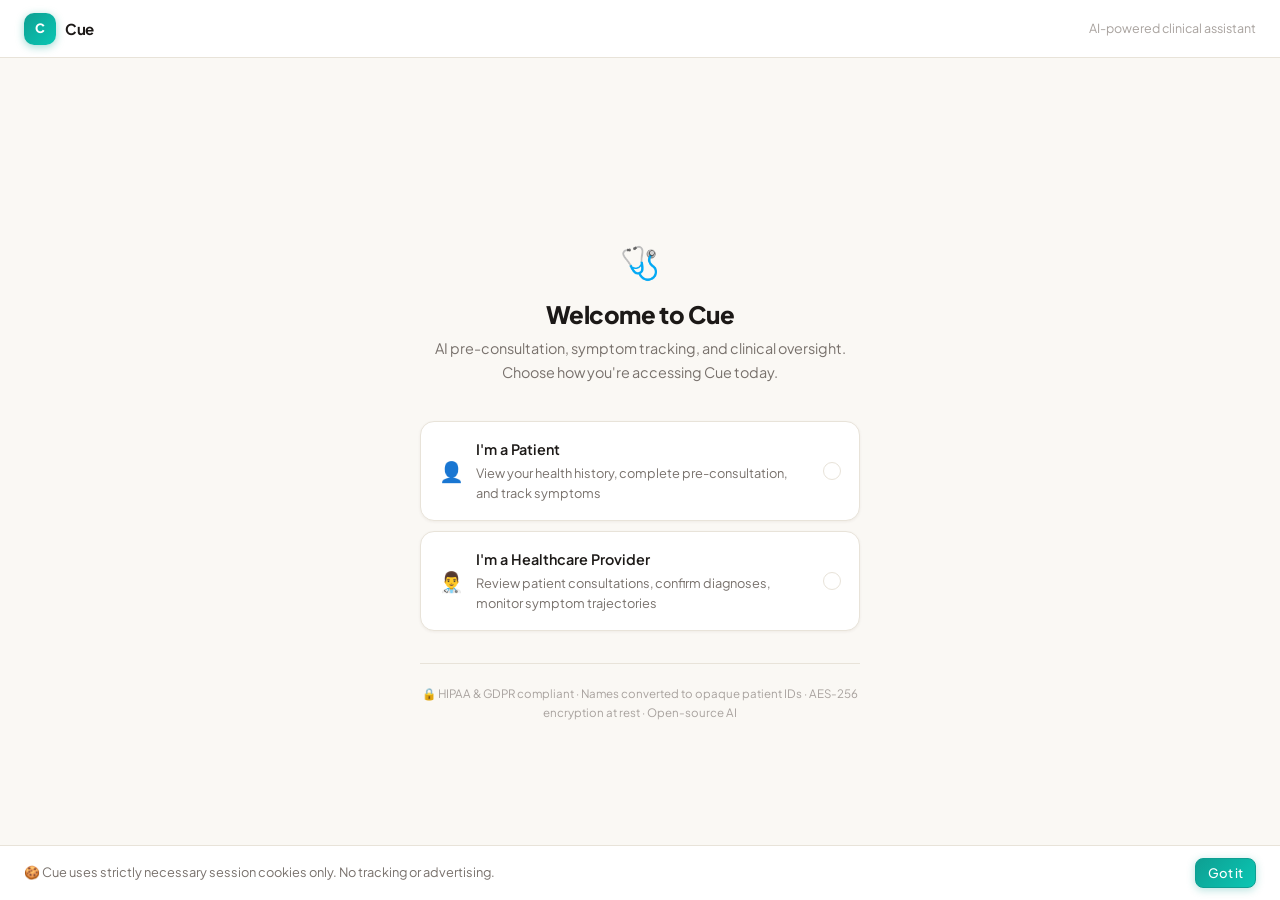
==== commit c19a4c7e: "Design v5: warm, friendly aesthetic — Plus Jakarta Sans, warm palette, rounder radii, gradient accen" ====
--- a/index.html
+++ b/index.html
@@ -142,7 +142,7 @@
 .demo-name-btn:hover { background: var(--accent-bg); }
 </style>
 
-<script src="app.js?v=13"></script>
+<script src="app.js?v=14"></script>
 <script>
   let selectedRole = null;
 
--- a/styles.css
+++ b/styles.css
@@ -1,42 +1,42 @@
 /* ============================================================
-   Cue — Design System v4
-   shadcn/ui-inspired · Clean clinical aesthetic
+   Cue — Design System v5
+   Warm · Friendly · Human
    ============================================================ */
 
-@import url('https://fonts.googleapis.com/css2?family=Inter:wght@400;450;500;600;700&display=swap');
-
-/* ── Design tokens (shadcn-style HSL) ────────────────────── */
+@import url('https://fonts.googleapis.com/css2?family=Plus+Jakarta+Sans:wght@400;500;600;700;800&family=Inter:wght@400;500;600&display=swap');
+
+/* ── Design tokens ────────────────────────────────────────── */
 :root {
   /* Base */
-  --background:       #ffffff;
-  --foreground:       #09090b;
+  --background:       #fffef9;
+  --foreground:       #1c1917;
 
   /* Card / Surface */
   --card:             #ffffff;
-  --card-foreground:  #09090b;
-
-  /* Surfaces */
-  --bg:           #f8fafc;
+  --card-foreground:  #1c1917;
+
+  /* Surfaces — warm off-whites */
+  --bg:           #faf8f4;
   --surface:      #ffffff;
-  --surface-2:    #f4f4f5;
-  --surface-3:    #e4e4e7;
-
-  /* Borders */
-  --border:       #e4e4e7;
-  --border-2:     #d4d4d8;
-  --input:        #e4e4e7;
-
-  /* Text */
-  --text:         #09090b;
-  --text-2:       #3f3f46;
-  --muted:        #71717a;
-  --subtle:       #a1a1aa;
-
-  /* Primary — teal */
-  --accent:       #0d9488;
-  --accent-h:     #0f766e;
-  --accent-bg:    #f0fdfa;
-  --accent-mid:   #99f6e4;
+  --surface-2:    #f5f2ec;
+  --surface-3:    #ede9e1;
+
+  /* Borders — warm stone */
+  --border:       #e8e3d9;
+  --border-2:     #d6d0c4;
+  --input:        #e8e3d9;
+
+  /* Text — warm near-black */
+  --text:         #1c1917;
+  --text-2:       #44403c;
+  --muted:        #78716c;
+  --subtle:       #a8a29e;
+
+  /* Primary — warm teal */
+  --accent:       #0e9f92;
+  --accent-h:     #0c867b;
+  --accent-bg:    #f0fdf8;
+  --accent-mid:   #5eead4;
 
   /* Semantic colours */
   --green:        #16a34a;
@@ -44,10 +44,10 @@
   --green-border: #bbf7d0;
 
   --red:          #dc2626;
-  --red-bg:       #fef2f2;
+  --red-bg:       #fff5f5;
   --red-border:   #fecaca;
 
-  --amber:        #d97706;
+  --amber:        #b45309;
   --amber-bg:     #fffbeb;
   --amber-border: #fde68a;
 
@@ -56,28 +56,28 @@
   --blue-border:  #bfdbfe;
 
   /* Layout */
-  --nav-h:        56px;
-  --sidebar-w:    240px;
-
-  /* Radius */
-  --r:            8px;
-  --r-sm:         6px;
-  --r-md:         8px;
-  --r-lg:         12px;
-  --r-xl:         16px;
+  --nav-h:        58px;
+  --sidebar-w:    248px;
+
+  /* Radius — generous, friendly */
+  --r:            10px;
+  --r-sm:         8px;
+  --r-md:         10px;
+  --r-lg:         14px;
+  --r-xl:         20px;
   --r-full:       9999px;
 
-  /* Shadows (shadcn style) */
-  --shadow-sm:    0 1px 2px 0 rgb(0 0 0 / 0.05);
-  --shadow:       0 1px 3px 0 rgb(0 0 0 / 0.07), 0 1px 2px -1px rgb(0 0 0 / 0.07);
-  --shadow-md:    0 4px 6px -1px rgb(0 0 0 / 0.08), 0 2px 4px -2px rgb(0 0 0 / 0.06);
-  --shadow-lg:    0 10px 15px -3px rgb(0 0 0 / 0.08), 0 4px 6px -4px rgb(0 0 0 / 0.05);
-  --shadow-xl:    0 20px 25px -5px rgb(0 0 0 / 0.08), 0 8px 10px -6px rgb(0 0 0 / 0.04);
+  /* Shadows — warm, soft */
+  --shadow-sm:    0 1px 3px 0 rgb(60 40 20 / 0.06);
+  --shadow:       0 2px 6px 0 rgb(60 40 20 / 0.08), 0 1px 2px 0 rgb(60 40 20 / 0.05);
+  --shadow-md:    0 4px 12px -1px rgb(60 40 20 / 0.09), 0 2px 5px -2px rgb(60 40 20 / 0.06);
+  --shadow-lg:    0 10px 24px -3px rgb(60 40 20 / 0.09), 0 4px 8px -4px rgb(60 40 20 / 0.05);
+  --shadow-xl:    0 20px 40px -6px rgb(60 40 20 / 0.1), 0 8px 16px -6px rgb(60 40 20 / 0.05);
 
   /* Ring (focus) */
-  --ring:         rgba(13,148,136,0.35);
-
-  --font: 'Inter', system-ui, -apple-system, sans-serif;
+  --ring:         rgba(14,159,146,0.28);
+
+  --font: 'Plus Jakarta Sans', 'Inter', system-ui, -apple-system, sans-serif;
   --mono: 'JetBrains Mono', 'SF Mono', ui-monospace, monospace;
 }
 
@@ -99,9 +99,9 @@
 button { font-family: var(--font); }
 
 /* ── Typography ──────────────────────────────────────────── */
-h1 { font-size: 1.875rem; font-weight: 700; letter-spacing: -.03em; line-height: 1.2; color: var(--text); }
-h2 { font-size: 1.25rem;  font-weight: 600; letter-spacing: -.02em; line-height: 1.3; color: var(--text); }
-h3 { font-size: 1rem;     font-weight: 600; letter-spacing: -.01em; color: var(--text); }
+h1 { font-size: 1.875rem; font-weight: 800; letter-spacing: -.02em; line-height: 1.25; color: var(--text); }
+h2 { font-size: 1.25rem;  font-weight: 700; letter-spacing: -.015em; line-height: 1.35; color: var(--text); }
+h3 { font-size: 1rem;     font-weight: 600; letter-spacing: -.005em; color: var(--text); }
 h4 { font-size: .875rem;  font-weight: 600; color: var(--text); }
 
 .text-xs    { font-size: .75rem; }
@@ -184,11 +184,12 @@
 }
 .nav-logo:hover { text-decoration: none; color: var(--text); }
 .nav-logo-mark {
-  width: 30px; height: 30px; border-radius: var(--r-sm);
-  background: var(--accent); color: white;
+  width: 32px; height: 32px; border-radius: var(--r-md);
+  background: linear-gradient(135deg, var(--accent) 0%, #0ac7b4 100%);
+  color: white;
   display: flex; align-items: center; justify-content: center;
-  font-size: .8rem; font-weight: 700; letter-spacing: -.01em;
-  box-shadow: 0 1px 3px rgba(13,148,136,.35);
+  font-size: .8rem; font-weight: 800; letter-spacing: -.01em;
+  box-shadow: 0 2px 8px rgba(14,159,146,.4);
 }
 
 /* Role switcher */
@@ -312,7 +313,8 @@
   border: 1px solid var(--border);
   border-radius: var(--r-lg);
   padding: 20px;
-  box-shadow: var(--shadow-sm);
+  box-shadow: var(--shadow);
+  transition: box-shadow .2s, transform .2s;
 }
 .card-sm { padding: 14px 16px; }
 .card-lg { padding: 24px 28px; }
@@ -337,10 +339,16 @@
 .btn:focus-visible { outline: 2px solid var(--accent); outline-offset: 2px; }
 
 .btn-primary {
-  background: var(--accent); color: white; border-color: var(--accent);
-  box-shadow: 0 1px 2px rgba(13,148,136,.25);
-}
-.btn-primary:hover:not(:disabled) { background: var(--accent-h); border-color: var(--accent-h); box-shadow: 0 2px 6px rgba(13,148,136,.3); }
+  background: linear-gradient(135deg, var(--accent) 0%, #0ac7b4 100%);
+  color: white; border-color: var(--accent);
+  box-shadow: 0 2px 8px rgba(14,159,146,.3);
+}
+.btn-primary:hover:not(:disabled) {
+  background: linear-gradient(135deg, var(--accent-h) 0%, var(--accent) 100%);
+  border-color: var(--accent-h);
+  box-shadow: 0 4px 12px rgba(14,159,146,.35);
+  transform: translateY(-1px);
+}
 
 .btn-outline { background: transparent; color: var(--accent); border-color: var(--accent); }
 .btn-outline:hover:not(:disabled) { background: var(--accent-bg); }
@@ -479,21 +487,21 @@
 .avatar.user { background: var(--surface-2); }
 
 .bubble {
-  max-width: 74%; padding: 10px 14px;
-  font-size: .875rem; line-height: 1.6; border-radius: 14px;
+  max-width: 74%; padding: 10px 15px;
+  font-size: .875rem; line-height: 1.65; border-radius: 18px;
 }
 .bubble.ai {
   background: var(--surface);
   border: 1px solid var(--border);
-  border-bottom-left-radius: 4px;
+  border-bottom-left-radius: 5px;
   color: var(--text);
   box-shadow: var(--shadow-sm);
 }
 .bubble.user {
-  background: var(--accent);
+  background: linear-gradient(135deg, var(--accent) 0%, #0ac7b4 100%);
   color: white;
-  border-bottom-right-radius: 4px;
-  box-shadow: 0 2px 6px rgba(13,148,136,.25);
+  border-bottom-right-radius: 5px;
+  box-shadow: 0 3px 10px rgba(14,159,146,.3);
 }
 .bubble.typing { padding: 12px 14px; }
 .typing-dots   { display: flex; gap: 4px; align-items: center; height: 16px; }
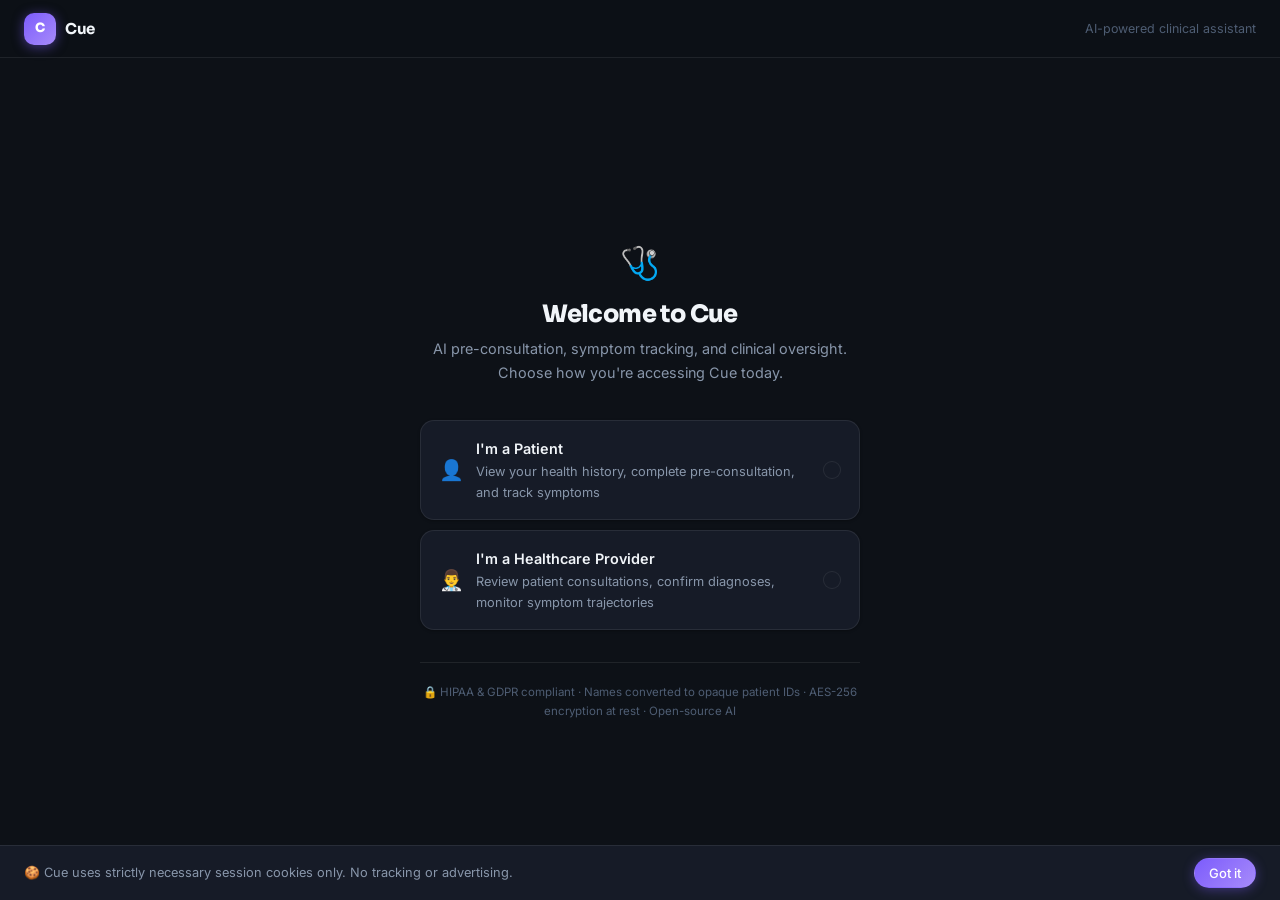
==== commit 5d08f82a: "Design v6: Pally-inspired dark theme — deep navy, purple accent, Sora + Inter, glows" ====
--- a/index.html
+++ b/index.html
@@ -142,7 +142,7 @@
 .demo-name-btn:hover { background: var(--accent-bg); }
 </style>
 
-<script src="app.js?v=14"></script>
+<script src="app.js?v=15"></script>
 <script>
   let selectedRole = null;
 
--- a/styles.css
+++ b/styles.css
@@ -1,65 +1,65 @@
 /* ============================================================
-   Cue — Design System v5
-   Warm · Friendly · Human
+   Cue — Design System v6
+   Dark · Purple · Premium — inspired by Pally
    ============================================================ */
 
-@import url('https://fonts.googleapis.com/css2?family=Plus+Jakarta+Sans:wght@400;500;600;700;800&family=Inter:wght@400;500;600&display=swap');
+@import url('https://fonts.googleapis.com/css2?family=Sora:wght@400;500;600;700;800&family=Inter:wght@400;500;600&display=swap');
 
 /* ── Design tokens ────────────────────────────────────────── */
 :root {
   /* Base */
-  --background:       #fffef9;
-  --foreground:       #1c1917;
+  --background:       #0d1117;
+  --foreground:       #f1f5f9;
 
   /* Card / Surface */
-  --card:             #ffffff;
-  --card-foreground:  #1c1917;
-
-  /* Surfaces — warm off-whites */
-  --bg:           #faf8f4;
-  --surface:      #ffffff;
-  --surface-2:    #f5f2ec;
-  --surface-3:    #ede9e1;
-
-  /* Borders — warm stone */
-  --border:       #e8e3d9;
-  --border-2:     #d6d0c4;
-  --input:        #e8e3d9;
-
-  /* Text — warm near-black */
-  --text:         #1c1917;
-  --text-2:       #44403c;
-  --muted:        #78716c;
-  --subtle:       #a8a29e;
-
-  /* Primary — warm teal */
-  --accent:       #0e9f92;
-  --accent-h:     #0c867b;
-  --accent-bg:    #f0fdf8;
-  --accent-mid:   #5eead4;
-
-  /* Semantic colours */
-  --green:        #16a34a;
-  --green-bg:     #f0fdf4;
-  --green-border: #bbf7d0;
-
-  --red:          #dc2626;
-  --red-bg:       #fff5f5;
-  --red-border:   #fecaca;
-
-  --amber:        #b45309;
-  --amber-bg:     #fffbeb;
-  --amber-border: #fde68a;
-
-  --blue:         #2563eb;
-  --blue-bg:      #eff6ff;
-  --blue-border:  #bfdbfe;
+  --card:             #161b27;
+  --card-foreground:  #f1f5f9;
+
+  /* Surfaces — dark navy layers */
+  --bg:           #0d1117;
+  --surface:      #161b27;
+  --surface-2:    #1e2538;
+  --surface-3:    #252d42;
+
+  /* Borders — barely-there */
+  --border:       rgba(255,255,255,0.08);
+  --border-2:     rgba(255,255,255,0.12);
+  --input:        rgba(255,255,255,0.10);
+
+  /* Text */
+  --text:         #f1f5f9;
+  --text-2:       #b8c4d4;
+  --muted:        #8896aa;
+  --subtle:       #4e5d73;
+
+  /* Primary — purple (Pally violet) */
+  --accent:       #7c5cfc;
+  --accent-h:     #6b4ef5;
+  --accent-bg:    rgba(124,92,252,0.12);
+  --accent-mid:   rgba(124,92,252,0.35);
+
+  /* Semantic colours — adjusted for dark */
+  --green:        #34d399;
+  --green-bg:     rgba(52,211,153,0.12);
+  --green-border: rgba(52,211,153,0.25);
+
+  --red:          #f87171;
+  --red-bg:       rgba(248,113,113,0.12);
+  --red-border:   rgba(248,113,113,0.25);
+
+  --amber:        #fbbf24;
+  --amber-bg:     rgba(251,191,36,0.12);
+  --amber-border: rgba(251,191,36,0.25);
+
+  --blue:         #60a5fa;
+  --blue-bg:      rgba(96,165,250,0.12);
+  --blue-border:  rgba(96,165,250,0.25);
 
   /* Layout */
   --nav-h:        58px;
   --sidebar-w:    248px;
 
-  /* Radius — generous, friendly */
+  /* Radius */
   --r:            10px;
   --r-sm:         8px;
   --r-md:         10px;
@@ -67,17 +67,19 @@
   --r-xl:         20px;
   --r-full:       9999px;
 
-  /* Shadows — warm, soft */
-  --shadow-sm:    0 1px 3px 0 rgb(60 40 20 / 0.06);
-  --shadow:       0 2px 6px 0 rgb(60 40 20 / 0.08), 0 1px 2px 0 rgb(60 40 20 / 0.05);
-  --shadow-md:    0 4px 12px -1px rgb(60 40 20 / 0.09), 0 2px 5px -2px rgb(60 40 20 / 0.06);
-  --shadow-lg:    0 10px 24px -3px rgb(60 40 20 / 0.09), 0 4px 8px -4px rgb(60 40 20 / 0.05);
-  --shadow-xl:    0 20px 40px -6px rgb(60 40 20 / 0.1), 0 8px 16px -6px rgb(60 40 20 / 0.05);
+  /* Shadows — purple-tinted depth */
+  --shadow-sm:    0 1px 3px 0 rgba(0,0,0,0.3);
+  --shadow:       0 2px 8px 0 rgba(0,0,0,0.35), 0 1px 3px 0 rgba(0,0,0,0.25);
+  --shadow-md:    0 4px 16px -2px rgba(0,0,0,0.4), 0 2px 6px -2px rgba(0,0,0,0.3);
+  --shadow-lg:    0 10px 28px -4px rgba(0,0,0,0.45), 0 4px 10px -4px rgba(0,0,0,0.3);
+  --shadow-xl:    0 20px 48px -6px rgba(0,0,0,0.5), 0 8px 20px -6px rgba(0,0,0,0.35);
+  --shadow-glow:  0 0 24px rgba(124,92,252,0.25);
 
   /* Ring (focus) */
-  --ring:         rgba(14,159,146,0.28);
-
-  --font: 'Plus Jakarta Sans', 'Inter', system-ui, -apple-system, sans-serif;
+  --ring:         rgba(124,92,252,0.35);
+
+  --font-display: 'Sora', 'Inter', system-ui, -apple-system, sans-serif;
+  --font: 'Inter', system-ui, -apple-system, sans-serif;
   --mono: 'JetBrains Mono', 'SF Mono', ui-monospace, monospace;
 }
 
@@ -99,9 +101,9 @@
 button { font-family: var(--font); }
 
 /* ── Typography ──────────────────────────────────────────── */
-h1 { font-size: 1.875rem; font-weight: 800; letter-spacing: -.02em; line-height: 1.25; color: var(--text); }
-h2 { font-size: 1.25rem;  font-weight: 700; letter-spacing: -.015em; line-height: 1.35; color: var(--text); }
-h3 { font-size: 1rem;     font-weight: 600; letter-spacing: -.005em; color: var(--text); }
+h1 { font-family: var(--font-display); font-size: 1.875rem; font-weight: 800; letter-spacing: -.025em; line-height: 1.2; color: var(--text); }
+h2 { font-family: var(--font-display); font-size: 1.25rem;  font-weight: 700; letter-spacing: -.02em;  line-height: 1.3; color: var(--text); }
+h3 { font-family: var(--font-display); font-size: 1rem;     font-weight: 600; letter-spacing: -.01em;  color: var(--text); }
 h4 { font-size: .875rem;  font-weight: 600; color: var(--text); }
 
 .text-xs    { font-size: .75rem; }
@@ -167,8 +169,10 @@
 
 /* ── Navigation ──────────────────────────────────────────── */
 .nav {
-  background: var(--surface);
+  background: rgba(13,17,23,0.85);
   border-bottom: 1px solid var(--border);
+  backdrop-filter: blur(16px);
+  -webkit-backdrop-filter: blur(16px);
   position: sticky; top: 0; z-index: 100;
   height: var(--nav-h);
 }
@@ -179,17 +183,18 @@
 }
 .nav-logo {
   display: flex; align-items: center; gap: 9px;
+  font-family: var(--font-display);
   font-size: .9375rem; font-weight: 700; color: var(--text);
-  text-decoration: none; letter-spacing: -.025em; flex-shrink: 0;
+  text-decoration: none; letter-spacing: -.02em; flex-shrink: 0;
 }
 .nav-logo:hover { text-decoration: none; color: var(--text); }
 .nav-logo-mark {
   width: 32px; height: 32px; border-radius: var(--r-md);
-  background: linear-gradient(135deg, var(--accent) 0%, #0ac7b4 100%);
+  background: linear-gradient(135deg, #7c5cfc 0%, #a78bfa 100%);
   color: white;
   display: flex; align-items: center; justify-content: center;
   font-size: .8rem; font-weight: 800; letter-spacing: -.01em;
-  box-shadow: 0 2px 8px rgba(14,159,146,.4);
+  box-shadow: 0 2px 12px rgba(124,92,252,0.5);
 }
 
 /* Role switcher */
@@ -207,8 +212,8 @@
   transition: all .15s; white-space: nowrap; line-height: 1.4;
 }
 .role-btn.active {
-  background: var(--surface); color: var(--text);
-  box-shadow: var(--shadow-sm); font-weight: 600;
+  background: var(--accent); color: white;
+  box-shadow: 0 2px 8px rgba(124,92,252,0.4); font-weight: 600;
 }
 .role-btn:hover:not(.active) { color: var(--text-2); background: var(--surface-3); border-radius: var(--r-full); }
 
@@ -225,6 +230,7 @@
 .nav-id-dot {
   display: inline-block; width: 5px; height: 5px; border-radius: 50%;
   background: var(--green); margin-right: 5px; vertical-align: middle;
+  box-shadow: 0 0 6px var(--green);
 }
 
 /* ── App shell ────────────────────────────────────────────── */
@@ -270,6 +276,7 @@
 .sidebar-item .badge-dot {
   margin-left: auto; width: 5px; height: 5px; border-radius: 50%;
   background: var(--red); flex-shrink: 0;
+  box-shadow: 0 0 6px var(--red);
 }
 
 /* Patient row in doctor sidebar */
@@ -292,7 +299,7 @@
   border-radius: var(--r); padding: 7px 10px; margin-bottom: 6px;
   transition: border-color .12s;
 }
-.sidebar-search:focus-within { border-color: var(--accent); }
+.sidebar-search:focus-within { border-color: var(--accent); box-shadow: 0 0 0 3px var(--ring); }
 .sidebar-search input {
   flex: 1; border: none; outline: none; background: none;
   font-size: .8125rem; color: var(--text); font-family: var(--font);
@@ -314,8 +321,9 @@
   border-radius: var(--r-lg);
   padding: 20px;
   box-shadow: var(--shadow);
-  transition: box-shadow .2s, transform .2s;
-}
+  transition: box-shadow .2s, border-color .2s;
+}
+.card:hover { border-color: var(--border-2); }
 .card-sm { padding: 14px 16px; }
 .card-lg { padding: 24px 28px; }
 
@@ -329,29 +337,31 @@
 /* ── Buttons ──────────────────────────────────────────────── */
 .btn {
   display: inline-flex; align-items: center; justify-content: center; gap: 6px;
-  padding: 0 16px; height: 36px; border-radius: var(--r);
+  padding: 0 16px; height: 36px; border-radius: var(--r-full);
   font-size: .875rem; font-weight: 500; cursor: pointer;
   border: 1px solid transparent; transition: all .15s;
   line-height: 1; font-family: var(--font); white-space: nowrap;
   text-decoration: none;
 }
-.btn:disabled { opacity: .45; cursor: not-allowed; pointer-events: none; }
+.btn:disabled { opacity: .4; cursor: not-allowed; pointer-events: none; }
 .btn:focus-visible { outline: 2px solid var(--accent); outline-offset: 2px; }
 
 .btn-primary {
-  background: linear-gradient(135deg, var(--accent) 0%, #0ac7b4 100%);
-  color: white; border-color: var(--accent);
-  box-shadow: 0 2px 8px rgba(14,159,146,.3);
+  background: linear-gradient(135deg, #7c5cfc 0%, #a78bfa 100%);
+  color: white; border-color: transparent;
+  box-shadow: 0 2px 12px rgba(124,92,252,0.4);
 }
 .btn-primary:hover:not(:disabled) {
-  background: linear-gradient(135deg, var(--accent-h) 0%, var(--accent) 100%);
-  border-color: var(--accent-h);
-  box-shadow: 0 4px 12px rgba(14,159,146,.35);
+  background: linear-gradient(135deg, #6b4ef5 0%, #9775fa 100%);
+  box-shadow: 0 4px 20px rgba(124,92,252,0.5);
   transform: translateY(-1px);
 }
 
-.btn-outline { background: transparent; color: var(--accent); border-color: var(--accent); }
-.btn-outline:hover:not(:disabled) { background: var(--accent-bg); }
+.btn-outline {
+  background: transparent; color: var(--accent);
+  border-color: rgba(124,92,252,0.4);
+}
+.btn-outline:hover:not(:disabled) { background: var(--accent-bg); border-color: var(--accent); }
 
 .btn-ghost { background: transparent; color: var(--text-2); border-color: var(--border); }
 .btn-ghost:hover:not(:disabled) { background: var(--surface-2); color: var(--text); }
@@ -359,15 +369,15 @@
 .btn-secondary { background: var(--surface-2); color: var(--text-2); border-color: var(--border); }
 .btn-secondary:hover:not(:disabled) { background: var(--surface-3); }
 
-.btn-danger { background: var(--red); color: white; border-color: var(--red); }
-.btn-danger:hover:not(:disabled) { background: #b91c1c; }
-
-.btn-success { background: var(--green); color: white; border-color: var(--green); }
-
-.btn-sm  { height: 30px; padding: 0 12px; font-size: .8125rem; border-radius: var(--r-sm); }
-.btn-lg  { height: 42px; padding: 0 24px; font-size: .9375rem; }
+.btn-danger { background: var(--red-bg); color: var(--red); border-color: var(--red-border); }
+.btn-danger:hover:not(:disabled) { background: rgba(248,113,113,0.2); }
+
+.btn-success { background: var(--green-bg); color: var(--green); border-color: var(--green-border); }
+
+.btn-sm  { height: 30px; padding: 0 14px; font-size: .8125rem; }
+.btn-lg  { height: 44px; padding: 0 28px; font-size: .9375rem; font-weight: 600; }
 .btn-full { width: 100%; }
-.btn-icon { width: 36px; height: 36px; padding: 0; }
+.btn-icon { width: 36px; height: 36px; padding: 0; border-radius: var(--r); }
 .btn-icon.btn-sm { width: 30px; height: 30px; }
 
 /* ── Badges ───────────────────────────────────────────────── */
@@ -388,7 +398,8 @@
   min-width: 18px; height: 18px; border-radius: var(--r-full);
   padding: 0 4px;
   font-size: .65rem; font-weight: 700;
-  background: var(--red); color: white; margin-left: auto; flex-shrink: 0;
+  background: var(--accent); color: white; margin-left: auto; flex-shrink: 0;
+  box-shadow: 0 0 8px rgba(124,92,252,0.5);
 }
 
 /* ── Form elements ────────────────────────────────────────── */
@@ -397,9 +408,9 @@
 .form-hint   { font-size: .75rem; color: var(--subtle); line-height: 1.45; }
 
 .form-input, .form-select, .form-textarea {
-  width: 100%; padding: 0 12px; height: 36px;
+  width: 100%; padding: 0 12px; height: 38px;
   border-radius: var(--r); border: 1px solid var(--input);
-  background: var(--surface); font-size: .875rem;
+  background: var(--surface-2); font-size: .875rem;
   color: var(--text); font-family: var(--font);
   transition: border-color .15s, box-shadow .15s; outline: none;
 }
@@ -408,23 +419,24 @@
 .form-input:focus, .form-select:focus, .form-textarea:focus {
   border-color: var(--accent);
   box-shadow: 0 0 0 3px var(--ring);
+  background: var(--surface);
 }
 .form-input.error { border-color: var(--red); }
-.form-input.error:focus { box-shadow: 0 0 0 3px rgba(220,38,38,.15); }
+.form-input.error:focus { box-shadow: 0 0 0 3px rgba(248,113,113,0.2); }
 
 /* Slider */
 .slider-row { display: flex; align-items: center; gap: 12px; }
 .slider {
-  -webkit-appearance: none; flex: 1; height: 5px;
-  border-radius: var(--r-full); background: var(--border); outline: none; cursor: pointer;
+  -webkit-appearance: none; flex: 1; height: 4px;
+  border-radius: var(--r-full); background: var(--surface-3); outline: none; cursor: pointer;
 }
 .slider::-webkit-slider-thumb {
   -webkit-appearance: none; width: 18px; height: 18px;
   border-radius: 50%; background: var(--accent); cursor: pointer;
-  box-shadow: 0 0 0 3px rgba(13,148,136,.15), var(--shadow-sm);
+  box-shadow: 0 0 0 3px rgba(124,92,252,0.2), var(--shadow-sm);
   transition: box-shadow .15s;
 }
-.slider::-webkit-slider-thumb:hover { box-shadow: 0 0 0 5px rgba(13,148,136,.2), var(--shadow-sm); }
+.slider::-webkit-slider-thumb:hover { box-shadow: 0 0 0 6px rgba(124,92,252,0.25), var(--shadow-sm); }
 .slider-val { min-width: 32px; text-align: center; font-size: .875rem; font-weight: 600; color: var(--accent); }
 
 /* ── Alerts ───────────────────────────────────────────────── */
@@ -455,7 +467,7 @@
   box-shadow: inset 2px 0 0 var(--accent);
 }
 .step-pill.done   { color: var(--green); }
-.step-pill.locked { opacity: .35; cursor: not-allowed; pointer-events: none; }
+.step-pill.locked { opacity: .3; cursor: not-allowed; pointer-events: none; }
 
 .step-num {
   width: 22px; height: 22px; border-radius: 50%;
@@ -465,7 +477,7 @@
   border: 1.5px solid var(--border);
   transition: all .12s;
 }
-.step-pill.active .step-num { background: var(--accent); color: white; border-color: var(--accent); }
+.step-pill.active .step-num { background: var(--accent); color: white; border-color: var(--accent); box-shadow: 0 0 10px rgba(124,92,252,0.4); }
 .step-pill.done   .step-num { background: var(--green-bg); color: var(--green); border-color: var(--green-border); }
 
 /* ── Chat UI ──────────────────────────────────────────────── */
@@ -481,27 +493,26 @@
   width: 28px; height: 28px; border-radius: 50%; flex-shrink: 0;
   display: flex; align-items: center; justify-content: center;
   font-size: .75rem; border: 1px solid var(--border);
-  background: var(--surface);
+  background: var(--surface-2);
 }
 .avatar.ai   { background: var(--accent-bg); border-color: var(--accent-mid); }
-.avatar.user { background: var(--surface-2); }
+.avatar.user { background: var(--surface-3); }
 
 .bubble {
   max-width: 74%; padding: 10px 15px;
-  font-size: .875rem; line-height: 1.65; border-radius: 18px;
+  font-size: .875rem; line-height: 1.6; border-radius: 18px;
 }
 .bubble.ai {
-  background: var(--surface);
+  background: var(--surface-2);
   border: 1px solid var(--border);
   border-bottom-left-radius: 5px;
   color: var(--text);
-  box-shadow: var(--shadow-sm);
 }
 .bubble.user {
-  background: linear-gradient(135deg, var(--accent) 0%, #0ac7b4 100%);
+  background: linear-gradient(135deg, #7c5cfc 0%, #a78bfa 100%);
   color: white;
   border-bottom-right-radius: 5px;
-  box-shadow: 0 3px 10px rgba(14,159,146,.3);
+  box-shadow: 0 4px 14px rgba(124,92,252,0.35);
 }
 .bubble.typing { padding: 12px 14px; }
 .typing-dots   { display: flex; gap: 4px; align-items: center; height: 16px; }
@@ -521,13 +532,13 @@
 .chat-input-bar {
   display: flex; align-items: center; gap: 8px;
   padding: 8px 12px;
-  background: var(--surface); border: 1px solid var(--border);
+  background: var(--surface-2); border: 1px solid var(--border);
   border-radius: var(--r-full); transition: border-color .15s, box-shadow .15s;
-  margin-top: 12px; box-shadow: var(--shadow-sm);
+  margin-top: 12px;
 }
 .chat-input-bar:focus-within {
   border-color: var(--accent);
-  box-shadow: 0 0 0 3px var(--ring), var(--shadow-sm);
+  box-shadow: 0 0 0 3px var(--ring);
 }
 .chat-input-bar input {
   flex: 1; border: none; outline: none; background: none;
@@ -543,15 +554,15 @@
   display: flex; align-items: center; justify-content: center;
   font-size: .875rem; transition: all .14s;
 }
-.record-btn:hover { background: var(--accent); color: white; box-shadow: 0 2px 6px rgba(13,148,136,.3); }
+.record-btn:hover { background: var(--accent); color: white; box-shadow: 0 2px 10px rgba(124,92,252,0.4); }
 .record-btn.recording {
-  background: var(--red); color: white; border-color: var(--red);
+  background: var(--red-bg); color: var(--red); border-color: var(--red-border);
   animation: rec-pulse .9s ease-out infinite;
 }
 @keyframes rec-pulse {
-  0%   { box-shadow: 0 0 0 0 rgba(220,38,38,.4); }
-  70%  { box-shadow: 0 0 0 8px rgba(220,38,38,0); }
-  100% { box-shadow: 0 0 0 0 rgba(220,38,38,0); }
+  0%   { box-shadow: 0 0 0 0 rgba(248,113,113,0.4); }
+  70%  { box-shadow: 0 0 0 8px rgba(248,113,113,0); }
+  100% { box-shadow: 0 0 0 0 rgba(248,113,113,0); }
 }
 
 /* Waveform */
@@ -566,29 +577,29 @@
 .waveform.idle .wave-bar { animation: none; height: 3px; opacity: .2; }
 
 /* ── Progress bar ─────────────────────────────────────────── */
-.progress-track { height: 4px; background: var(--surface-2); border-radius: var(--r-full); overflow: hidden; }
-.progress-fill  { height: 100%; border-radius: var(--r-full); background: var(--accent); transition: width .4s ease; }
+.progress-track { height: 4px; background: var(--surface-3); border-radius: var(--r-full); overflow: hidden; }
+.progress-fill  { height: 100%; border-radius: var(--r-full); background: linear-gradient(90deg, #7c5cfc 0%, #a78bfa 100%); transition: width .4s ease; }
 
 /* ── Diagnosis cards ──────────────────────────────────────── */
 .dx-card {
   border: 1px solid var(--border); border-radius: var(--r-lg);
   padding: 14px 16px; background: var(--surface);
-  box-shadow: var(--shadow-sm); transition: box-shadow .15s;
-}
-.dx-card:hover { box-shadow: var(--shadow); }
+  box-shadow: var(--shadow-sm); transition: box-shadow .15s, border-color .15s;
+}
+.dx-card:hover { box-shadow: var(--shadow); border-color: var(--border-2); }
 .dx-card.primary {
   border-color: var(--accent-mid); background: var(--accent-bg);
   box-shadow: 0 0 0 1px var(--accent-mid), var(--shadow-sm);
 }
-.conf-bar  { flex: 1; height: 5px; border-radius: var(--r-full); background: var(--surface-3); overflow: hidden; }
-.conf-fill { height: 100%; border-radius: var(--r-full); background: var(--accent); transition: width .6s ease; }
+.conf-bar  { flex: 1; height: 4px; border-radius: var(--r-full); background: var(--surface-3); overflow: hidden; }
+.conf-fill { height: 100%; border-radius: var(--r-full); background: linear-gradient(90deg, #7c5cfc 0%, #a78bfa 100%); transition: width .6s ease; }
 
 /* ── Timeline ─────────────────────────────────────────────── */
 .timeline          { position: relative; padding-left: 28px; }
 .timeline::before  { content: ''; position: absolute; left: 8px; top: 6px; bottom: 6px; width: 1.5px; background: var(--border); border-radius: 1px; }
 .tl-item           { position: relative; margin-bottom: 16px; }
-.tl-dot            { position: absolute; left: -22px; top: 6px; width: 10px; height: 10px; border-radius: 50%; background: var(--accent); border: 2px solid var(--surface); box-shadow: 0 0 0 1.5px var(--accent); }
-.tl-item.outlier .tl-dot { background: var(--red); box-shadow: 0 0 0 1.5px var(--red); }
+.tl-dot            { position: absolute; left: -22px; top: 6px; width: 10px; height: 10px; border-radius: 50%; background: var(--accent); border: 2px solid var(--surface); box-shadow: 0 0 0 1.5px var(--accent), 0 0 8px rgba(124,92,252,0.4); }
+.tl-item.outlier .tl-dot { background: var(--red); box-shadow: 0 0 0 1.5px var(--red), 0 0 8px rgba(248,113,113,0.4); }
 .tl-date           { font-size: .7rem; color: var(--subtle); margin-bottom: 4px; font-weight: 500; }
 .tl-card           { background: var(--surface); border: 1px solid var(--border); border-radius: var(--r); padding: 12px 14px; box-shadow: var(--shadow-sm); }
 .tl-item.outlier .tl-card { border-color: var(--red-border); background: var(--red-bg); }
@@ -606,7 +617,7 @@
 /* ── Modal / Dialog ───────────────────────────────────────── */
 .modal-overlay {
   display: none; position: fixed; inset: 0; z-index: 300;
-  background: rgba(0,0,0,.45); backdrop-filter: blur(4px);
+  background: rgba(0,0,0,.65); backdrop-filter: blur(8px);
   align-items: center; justify-content: center; padding: 20px;
   animation: fade-in .15s ease;
 }
@@ -614,10 +625,10 @@
 @keyframes fade-in { from { opacity: 0; } to { opacity: 1; } }
 
 .modal {
-  background: var(--surface); border: 1px solid var(--border);
+  background: var(--surface); border: 1px solid var(--border-2);
   border-radius: var(--r-xl); padding: 24px;
   width: 100%; max-width: 540px;
-  box-shadow: var(--shadow-xl);
+  box-shadow: var(--shadow-xl), var(--shadow-glow);
   max-height: 90vh; overflow-y: auto;
   animation: slide-up .2s ease;
 }
@@ -630,12 +641,12 @@
 }
 .modal-close {
   width: 28px; height: 28px; border-radius: var(--r-sm);
-  border: 1px solid var(--border); background: var(--surface);
+  border: 1px solid var(--border); background: var(--surface-2);
   color: var(--muted); cursor: pointer;
   display: flex; align-items: center; justify-content: center;
   font-size: .8rem; transition: all .12s;
 }
-.modal-close:hover { background: var(--surface-2); color: var(--text); }
+.modal-close:hover { background: var(--surface-3); color: var(--text); }
 
 /* ── Calendar ─────────────────────────────────────────────── */
 .cal-grid {
@@ -650,7 +661,7 @@
 }
 .cal-cell:hover { background: var(--accent-bg); }
 .cal-cell.today { background: var(--accent-bg); }
-.cal-cell.other-month { background: var(--surface-2); }
+.cal-cell.other-month { background: var(--bg); }
 .cal-day-num { font-weight: 600; color: var(--text-2); margin-bottom: 3px; }
 .cal-cell.today .cal-day-num { color: var(--accent); }
 .cal-event {
@@ -688,13 +699,13 @@
   box-shadow: var(--shadow-sm);
 }
 .role-card:hover {
-  border-color: var(--accent);
-  box-shadow: 0 0 0 3px rgba(13,148,136,.08), var(--shadow);
+  border-color: rgba(124,92,252,0.4);
+  box-shadow: 0 0 0 3px rgba(124,92,252,0.08), var(--shadow);
 }
 .role-card.selected {
   border-color: var(--accent);
   background: var(--accent-bg);
-  box-shadow: 0 0 0 3px rgba(13,148,136,.1), var(--shadow-sm);
+  box-shadow: 0 0 0 3px rgba(124,92,252,0.12), var(--shadow-sm);
 }
 .role-icon { font-size: 1.25rem; }
 
@@ -709,10 +720,10 @@
 .stat-card {
   background: var(--surface); border: 1px solid var(--border);
   border-radius: var(--r-lg); padding: 16px 20px;
-  box-shadow: var(--shadow-sm); transition: box-shadow .15s;
-}
-.stat-card:hover { box-shadow: var(--shadow); }
-.stat-val  { font-size: 1.625rem; font-weight: 700; color: var(--text); letter-spacing: -.03em; line-height: 1; }
+  box-shadow: var(--shadow-sm); transition: box-shadow .15s, border-color .15s;
+}
+.stat-card:hover { box-shadow: var(--shadow); border-color: var(--border-2); }
+.stat-val  { font-family: var(--font-display); font-size: 1.625rem; font-weight: 700; color: var(--text); letter-spacing: -.03em; line-height: 1; }
 .stat-label{ font-size: .75rem; color: var(--muted); margin-top: 5px; font-weight: 500; }
 .stat-sub  { font-size: .725rem; margin-top: 6px; font-weight: 500; }
 .stat-sub.up      { color: var(--green); }
@@ -722,10 +733,12 @@
 /* ── Toast ────────────────────────────────────────────────── */
 .toast {
   position: fixed; bottom: 24px; left: 50%; transform: translateX(-50%);
-  background: var(--text); color: white; padding: 10px 20px;
+  background: var(--surface-3); color: var(--text); padding: 10px 20px;
   border-radius: var(--r-full); font-size: .8125rem; font-weight: 500;
   z-index: 400; opacity: 0; transition: opacity .2s, transform .2s;
-  pointer-events: none; white-space: nowrap; box-shadow: var(--shadow-lg);
+  pointer-events: none; white-space: nowrap;
+  box-shadow: var(--shadow-lg);
+  border: 1px solid var(--border-2);
 }
 .toast.show { opacity: 1; }
 
@@ -735,10 +748,10 @@
   padding: 4px 10px; border-radius: var(--r-sm);
   font-size: .75rem; font-weight: 500; color: var(--muted);
   cursor: pointer; border: 1px solid var(--border);
-  background: var(--surface); font-family: var(--font);
+  background: var(--surface-2); font-family: var(--font);
   transition: all .12s;
 }
-.edit-btn:hover { background: var(--surface-2); color: var(--text-2); border-color: var(--border-2); }
+.edit-btn:hover { background: var(--surface-3); color: var(--text-2); border-color: var(--border-2); }
 
 /* ── Edit item rows in modals ─────────────────────────────── */
 .edit-item-row {
